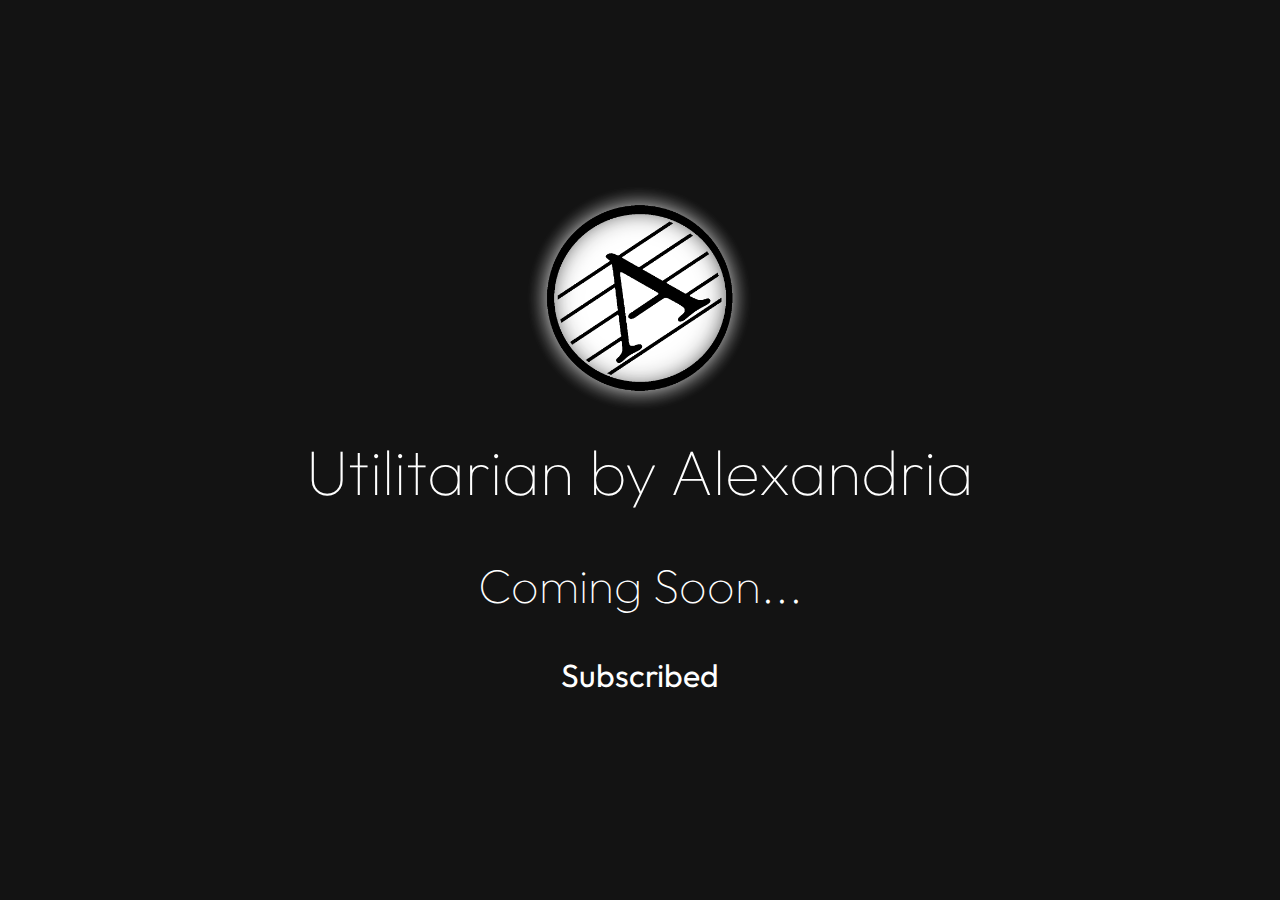
==== subscribed.html @ 9c621fa5 "Create subscribed.html" ====
<!DOCTYPE html>
<html>
    <head>
        <link href="style.css" rel="stylesheet">
    </head>
    <body>
        <main>
            <img alt="Logo" src="logo.png" width="250px" height="250px">
            <h1>Utilitarian by Alexandria</h1>
            <h2>Coming Soon...</h2>
            <p>Subscribed</p>
        </main>
    </body>
</html>
---- style.css ----
@font-face {
    font-family: 'Outfit';
    src: url(font.ttf);
}

@keyframes fadeIn {
    0% {
        opacity: 0;
        transform: translateY(-20%);
    }
    100% {
        opacity: 1;
        transform: translateY(0%);
     }
}

@media only screen and (min-width: 768px) {

    body {
        font-size: 2em;
    }

}

body {
    align-items: center;
    background-color: #131313;
    color: white;
    display: flex;
    font-family: 'Outfit';
    height: 100vh;
    margin: 0;
    text-align: center;
}

main {
    margin: 0 auto;
    max-width: 1280px;
    width: 80%;
}

main > * {
    animation: fadeIn ease 3s;
    animation-fill-mode: both;
}

img {
    animation-delay: 0.5s;
}

h1 {
    animation-delay: 0.75s;
    font-weight: lighter;
    margin-top: 0;
}

h2 {
    animation-delay: 1s;
    font-weight: lighter;
}

form {
    animation-delay: 1.25s;
    margin: 2em 0;
}

input {
    background: transparent;
    color: white;
    font-family: inherit;
    font-size: 1.25rem;
}

input[type=email] {
    border: 0;
    border-bottom: 2px solid gray;
    outline: 0;
    transition: border-bottom-color 0.25s;
}

input[type=email]:focus {
    border-bottom-color: #38ef7d;
}

input[type=submit] {
    border: 2px solid gray;
}
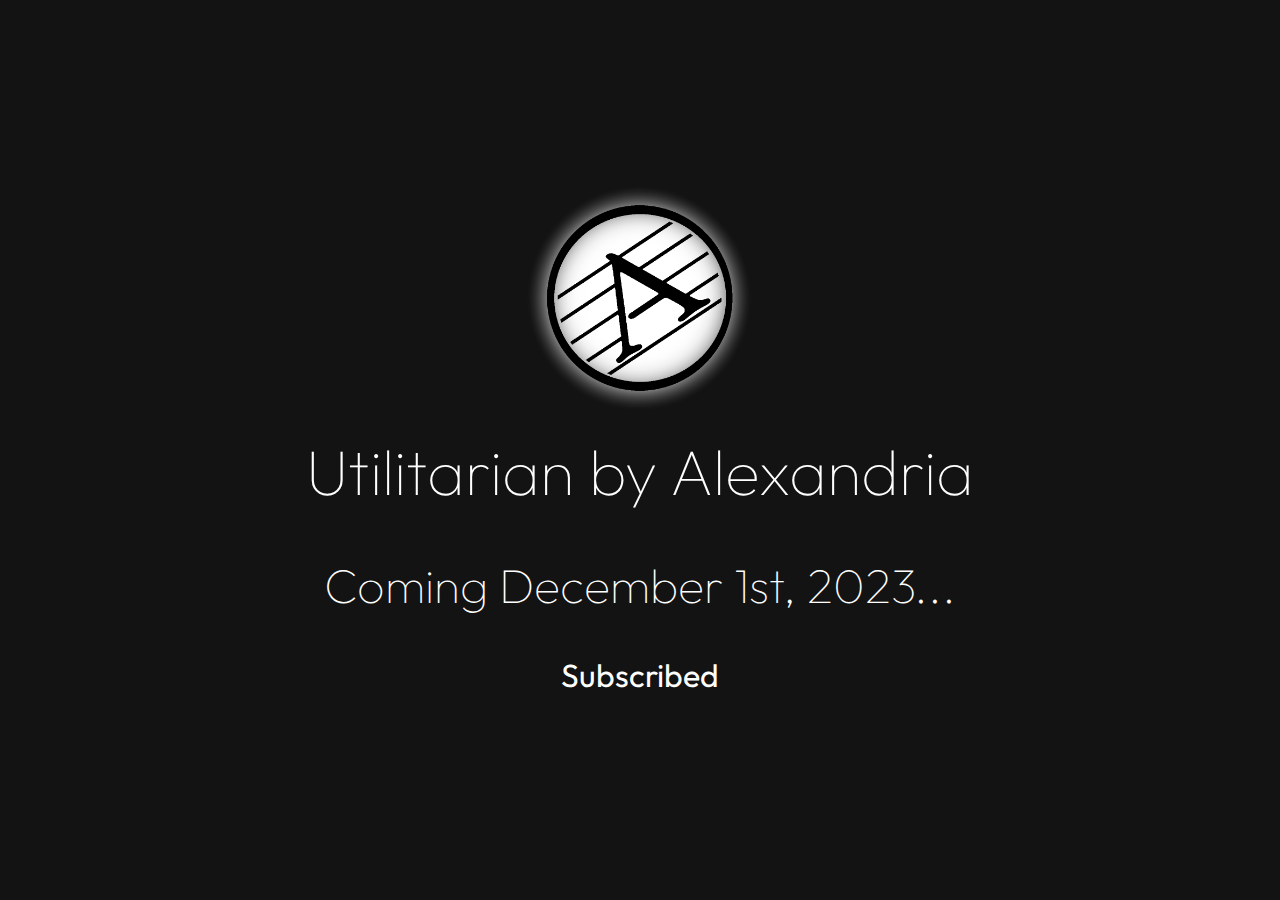
==== commit a2cccbe4: "Make the same change for subscribed.html" ====
--- a/subscribed.html
+++ b/subscribed.html
@@ -7,7 +7,7 @@
         <main>
             <img alt="Logo" src="logo.png" width="250px" height="250px">
             <h1>Utilitarian by Alexandria</h1>
-            <h2>Coming Soon...</h2>
+            <h2>Coming December 1st, 2023...</h2>
             <p>Subscribed</p>
         </main>
     </body>
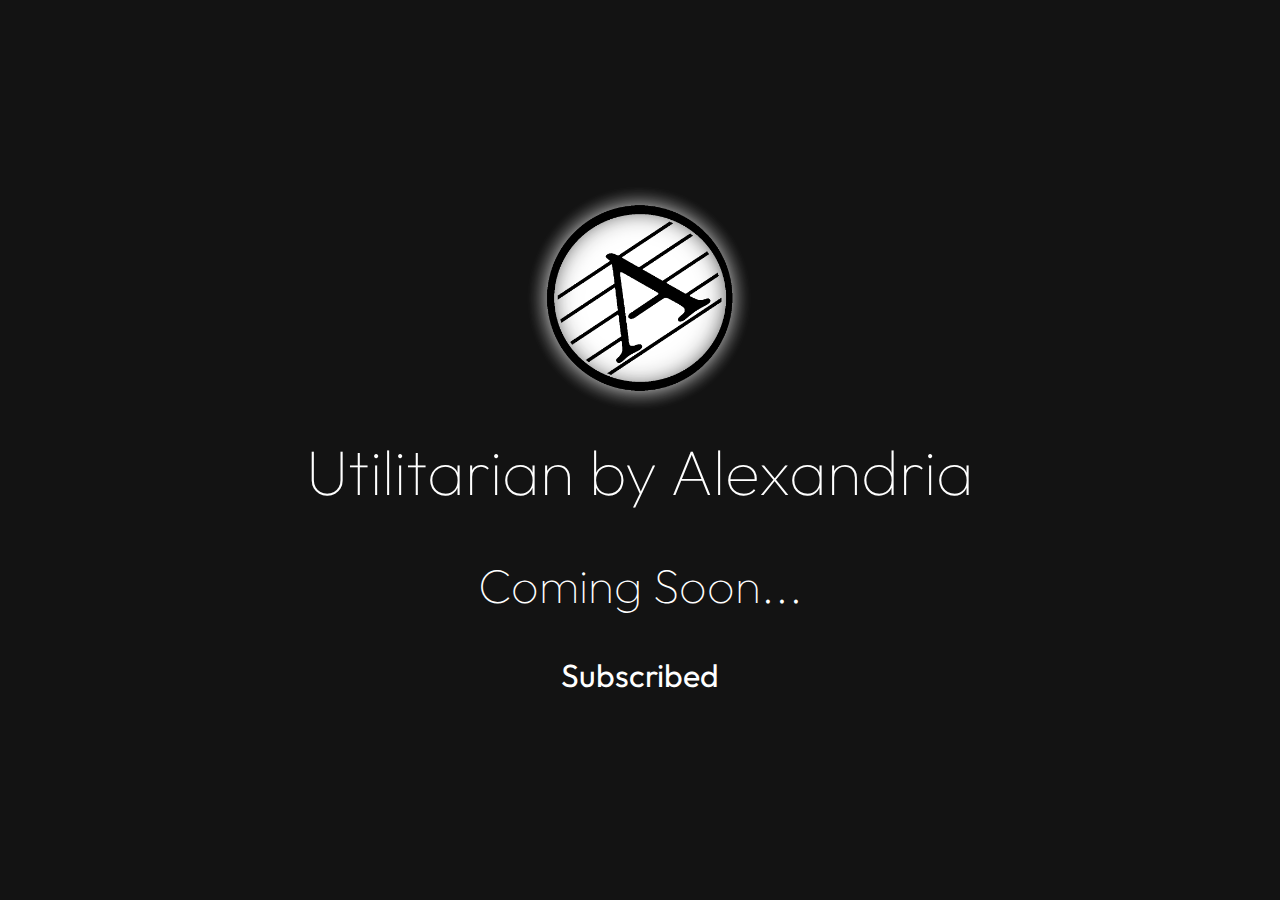
==== commit 656456f7: "Update "Coming Soon" text" ====
--- a/subscribed.html
+++ b/subscribed.html
@@ -7,7 +7,7 @@
         <main>
             <img alt="Logo" src="logo.png" width="250px" height="250px">
             <h1>Utilitarian by Alexandria</h1>
-            <h2>Coming December 1st, 2023...</h2>
+            <h2>Coming Soon...</h2>
             <p>Subscribed</p>
         </main>
     </body>
